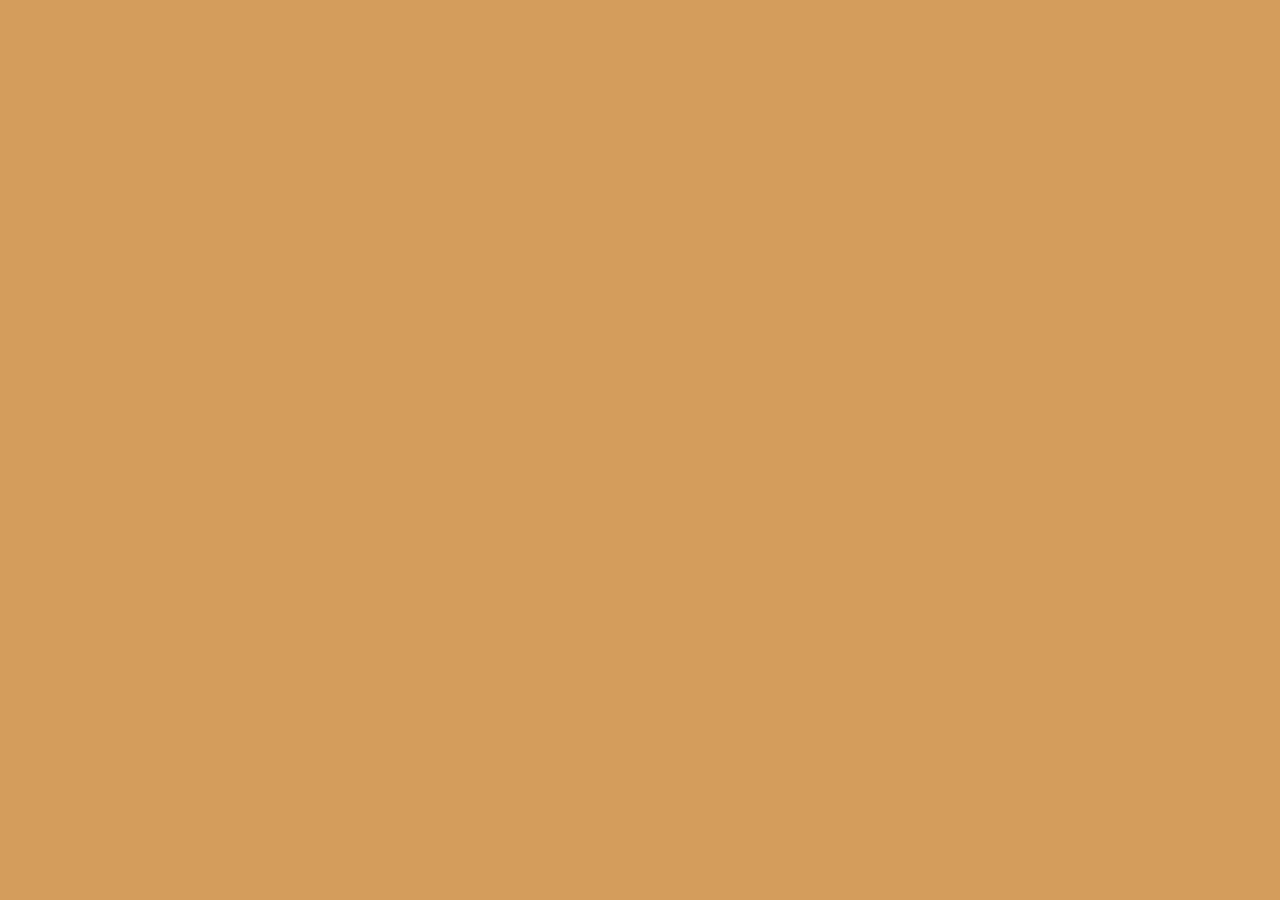
==== pages/show.html @ 10cf581e "Create pages" ====
<!DOCTYPE html>
<html lang="es">
<head>
    <meta charset="UTF-8">
    <meta name="viewport" content="width=device-width, initial-scale=1.0">
    <title>Egypt things </title>
    <link href="https://cdn.jsdelivr.net/npm/bootstrap@5.0.2/dist/css/bootstrap.min.css" rel="stylesheet"
        integrity="sha384-EVSTQN3/azprG1Anm3QDgpJLIm9Nao0Yz1ztcQTwFspd3yD65VohhpuuCOmLASjC" crossorigin="anonymous">
    <link rel="stylesheet" href="../pages/css/styleShow.css">
    <link
        href="https://fonts.googleapis.com/css2?family=Kanit:wght@900&family=Open+Sans:wght@300;400;700&family=Playfair+Display&family=Raleway:ital,wght@1,100&display=swap"
        rel="stylesheet">
</head>
<body>
    
    <section class="container-fluid">
    </section>






    <script src="https://cdn.jsdelivr.net/npm/bootstrap@5.0.2/dist/js/bootstrap.bundle.min.js"
        integrity="sha384-MrcW6ZMFYlzcLA8Nl+NtUVF0sA7MsXsP1UyJoMp4YLEuNSfAP+JcXn/tWtIaxVXM"
        crossorigin="anonymous"></script>
</body>
</html>
---- pages/css/styleShow.css ----
*{
    -webkit-box-sizing: border-box;
    -moz-box-sizing: border-box;
    box-sizing: border-box;
    scroll-behavior: smooth;
}

:root {
    --light: #eeb971;
    --dark: #d49d5c;
}

body {
    font-family: "Open Sans", sans-serif;
    background-color: var(--dark);
}

.container-fluid{
    
}
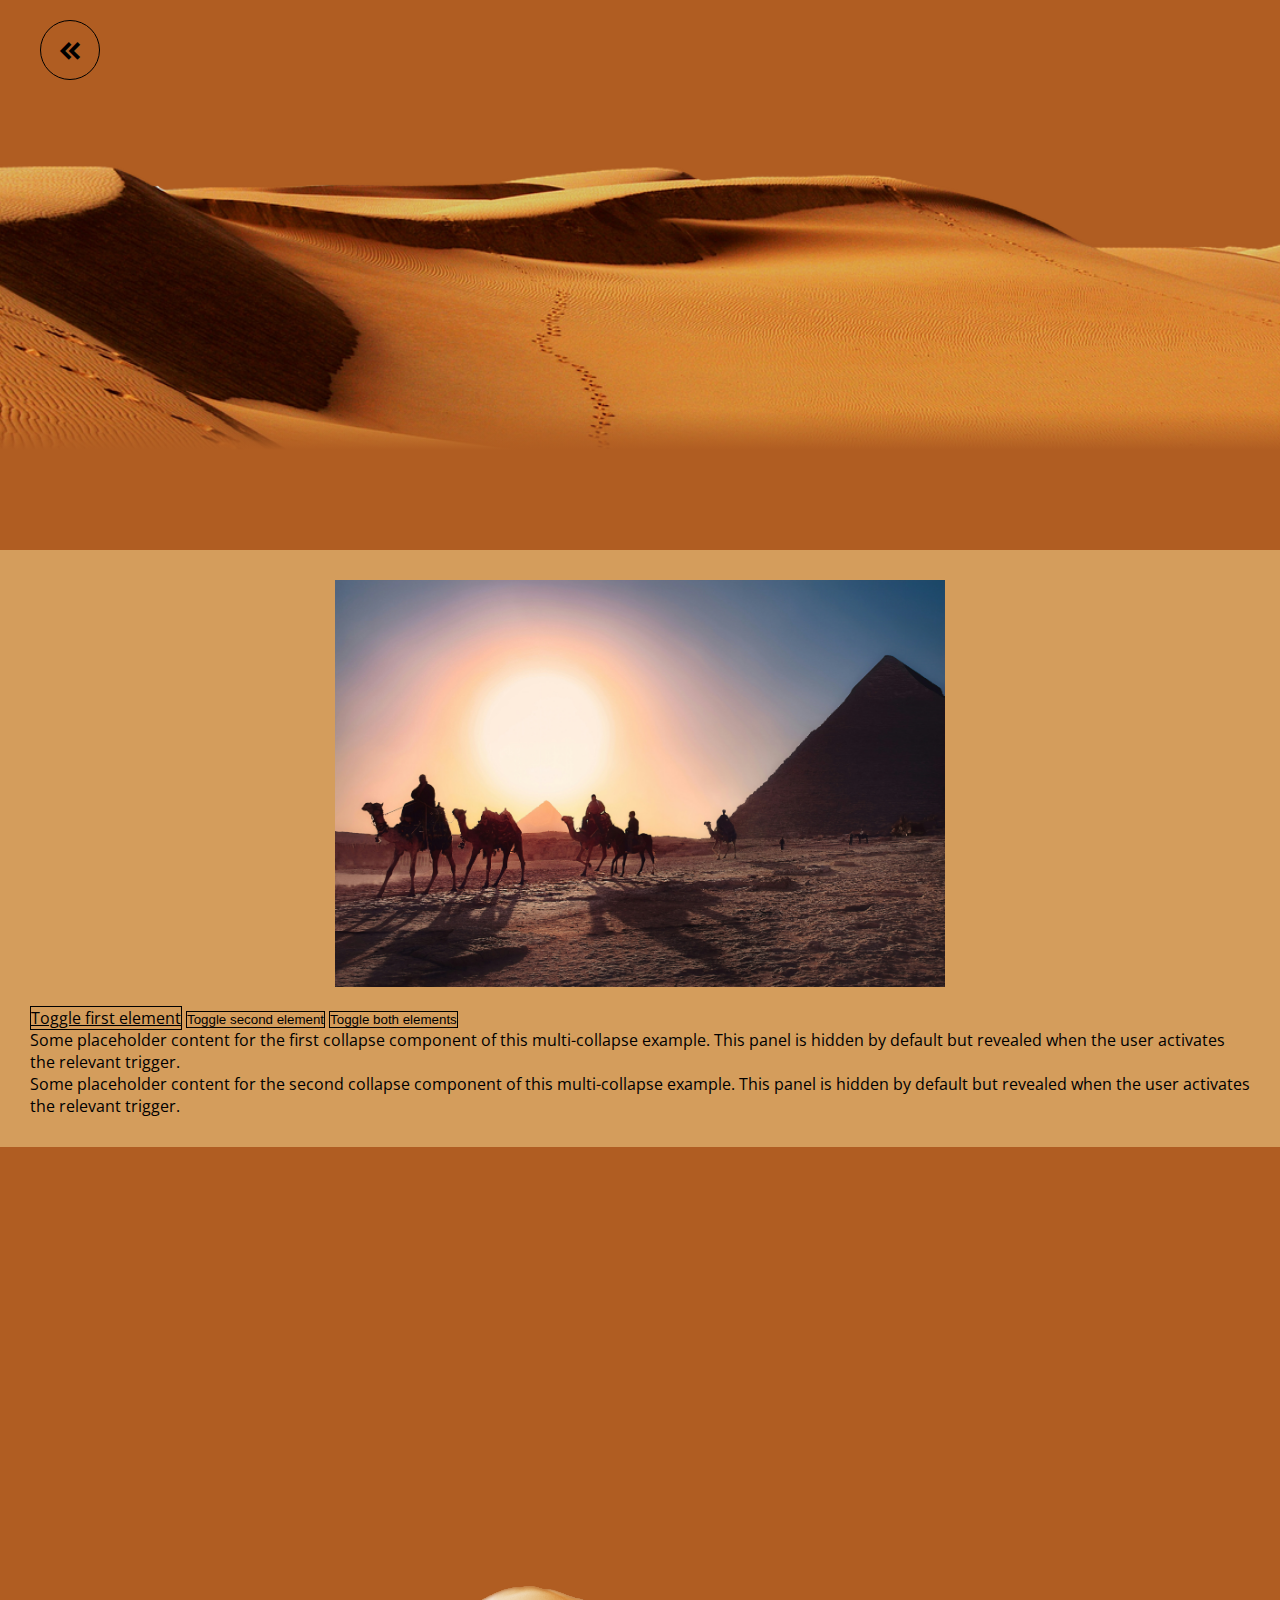
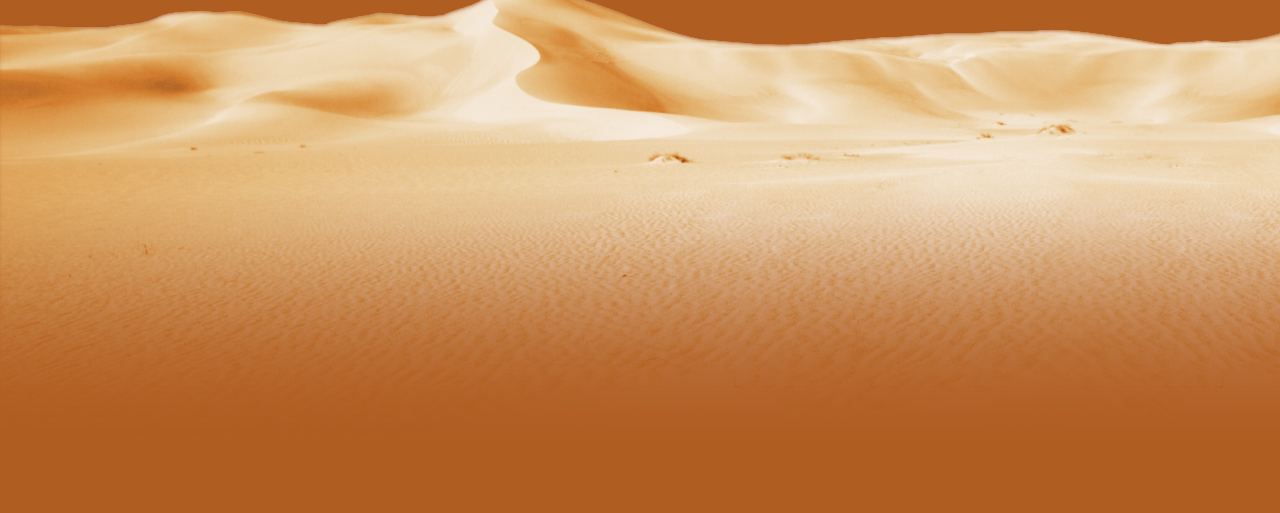
==== commit aef5a1e9: "Advance Pages" ====
--- a/pages/show.html
+++ b/pages/show.html
@@ -1,5 +1,6 @@
 <!DOCTYPE html>
 <html lang="es">
+
 <head>
     <meta charset="UTF-8">
     <meta name="viewport" content="width=device-width, initial-scale=1.0">
@@ -10,14 +11,60 @@
     <link
         href="https://fonts.googleapis.com/css2?family=Kanit:wght@900&family=Open+Sans:wght@300;400;700&family=Playfair+Display&family=Raleway:ital,wght@1,100&display=swap"
         rel="stylesheet">
+    <link href='https://unpkg.com/boxicons@2.1.4/css/boxicons.min.css' rel='stylesheet'>
 </head>
+
 <body>
-    
-    <section class="container-fluid">
-    </section>
 
+    <header>
+        <section class="container-header">
+            <a href="./" class="back">
+                <i class='bx bxs-chevrons-left'></i>
+            </a>
+        </section>
+    </header>
 
+    <main>
+        <section class="container-xxl cont-1">
+            <div class="cont-img">
+                <img src="img/1.jpg" alt="" class="img-things">
+            </div>
+            <p class="d-inline-flex gap-1">
+                <a class="btn btn-primary" data-bs-toggle="collapse" href="#multiCollapseExample1" role="button"
+                    aria-expanded="false" aria-controls="multiCollapseExample1">Toggle first element</a>
+                <button class="btn btn-primary" type="button" data-bs-toggle="collapse"
+                    data-bs-target="#multiCollapseExample2" aria-expanded="false"
+                    aria-controls="multiCollapseExample2">Toggle second element</button>
+                <button class="btn btn-primary" type="button" data-bs-toggle="collapse" data-bs-target=".multi-collapse"
+                    aria-expanded="false" aria-controls="multiCollapseExample1 multiCollapseExample2">Toggle both
+                    elements</button>
+            </p>
+            <div class="row">
+                <div class="col">
+                    <div class="collapse multi-collapse" id="multiCollapseExample1">
+                        <div class="card card-body">
+                            Some placeholder content for the first collapse component of this multi-collapse example.
+                            This
+                            panel is hidden by default but revealed when the user activates the relevant trigger.
+                        </div>
+                    </div>
+                </div>
+                <div class="col">
+                    <div class="collapse multi-collapse" id="multiCollapseExample2">
+                        <div class="card card-body">
+                            Some placeholder content for the second collapse component of this multi-collapse example.
+                            This
+                            panel is hidden by default but revealed when the user activates the relevant trigger.
+                        </div>
+                    </div>
+                </div>
+            </div>
+        </section>
+    </main>
 
+    <footer>
+        <img src="img/idea.png" alt="">
+    </footer>
 
 
 
@@ -25,4 +72,5 @@
         integrity="sha384-MrcW6ZMFYlzcLA8Nl+NtUVF0sA7MsXsP1UyJoMp4YLEuNSfAP+JcXn/tWtIaxVXM"
         crossorigin="anonymous"></script>
 </body>
+
 </html>--- a/pages/css/styleShow.css
+++ b/pages/css/styleShow.css
@@ -1,20 +1,128 @@
-*{
+* {
     -webkit-box-sizing: border-box;
     -moz-box-sizing: border-box;
     box-sizing: border-box;
     scroll-behavior: smooth;
+    margin: 0;
+    padding: 0;
 }
 
 :root {
     --light: #eeb971;
     --dark: #d49d5c;
+    --esp: rgb(176, 93, 34);
 }
 
 body {
     font-family: "Open Sans", sans-serif;
-    background-color: var(--dark);
+    background-color: var(--esp);
 }
 
-.container-fluid{
-    
-}+.container-fluid {
+    background: var(--dark);
+    padding: 30px;
+    margin: 30px auto;
+}
+
+.container-xxl{
+    background: var(--dark);
+    padding: 30px;
+    margin: 30px auto;
+}
+
+.cont-1{
+    margin-top: 100px;
+}
+
+.container-header {
+    padding: 20px;
+}
+
+header {
+    height: 50vh;
+    background-image: url(../img/wallpaper.webp);
+    background-repeat: no-repeat;
+    background-size: cover;
+    background-position: center;
+    background-attachment: fixed;
+    position: relative;
+}
+
+header::after {
+    content: "";
+    position: absolute;
+    bottom: 0;
+    left: 0;
+    width: 100%;
+    height: 40px;
+    z-index: 10;
+    background-image: linear-gradient(to bottom, rgba(238, 186, 113, 0), rgb(176, 93, 34));
+}
+
+
+header a {
+    margin: 10 auto;
+}
+
+.back {
+    color: #000;
+    display: inline-block;
+    margin-left: 20px;
+    border: 1px solid #000;
+    border-radius: 50%;
+    text-align: center;
+    width: 60px;
+    height: 60px;
+    z-index: 222;
+}
+
+.back i {
+    font-size: 30px;
+    line-height: 60px;
+}
+
+.back:hover {
+    color: var(--dark);
+    background: #000;
+    font-weight: bold;
+}
+
+.cont-img{
+    display: flex;
+    justify-content: center;
+}
+
+.img-things{
+    width: 50%;
+    height: 100%;
+    padding-bottom: 20px;
+    margin: auto 30px;
+}
+
+.btn-primary{
+    background: var(--dark);
+    color: #000;
+    border: 1px solid #000;
+}
+
+.btn-primary:hover {
+    color: var(--dark);
+    background: #000;
+    font-weight: bold;
+    box-shadow: 0 0 0 .25rem rgba(0, 0, 0, 0.5);
+    border-color: #000;
+}
+
+.btn-primary:focus {
+    color: var(--dark);
+    background-color: #000;
+    border-color: #000000;
+    box-shadow: 0 0 0 .25rem rgba(0, 0, 0, 0.5);
+}
+
+
+
+
+
+
+footer img {}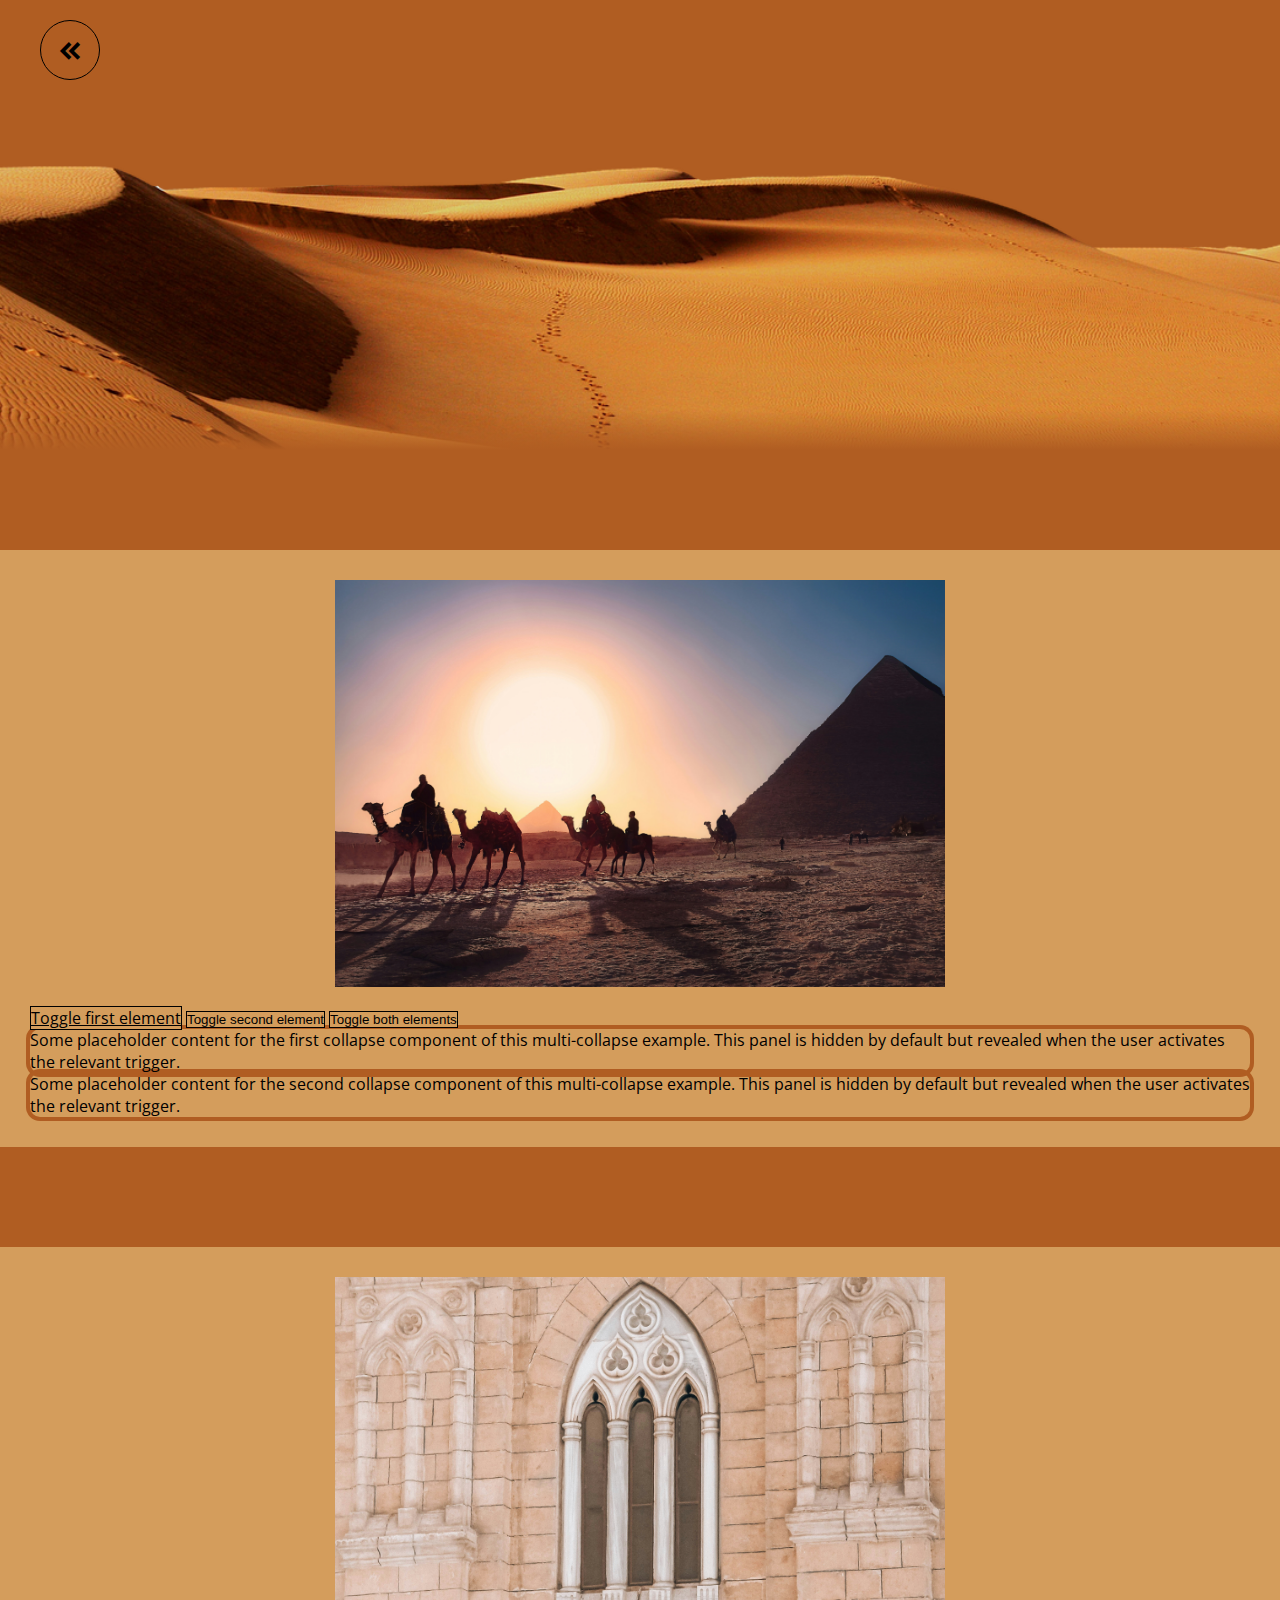
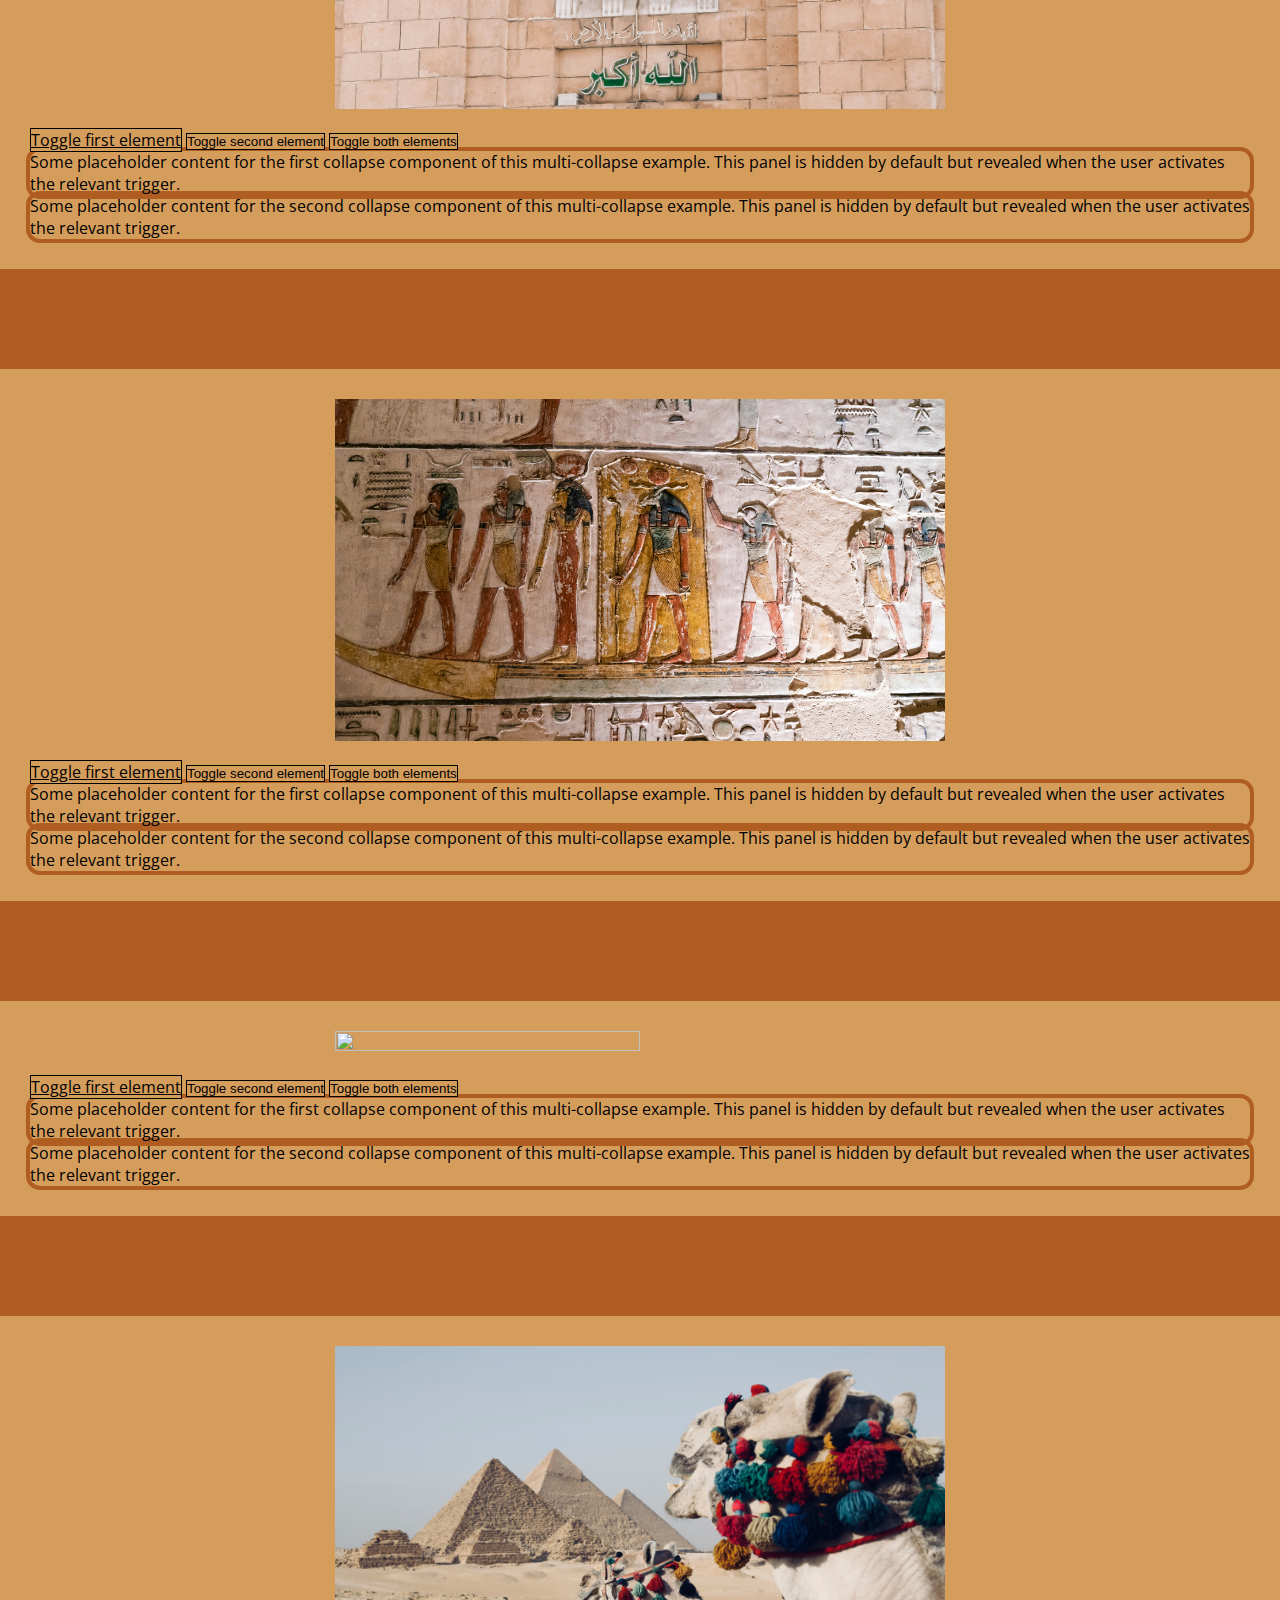
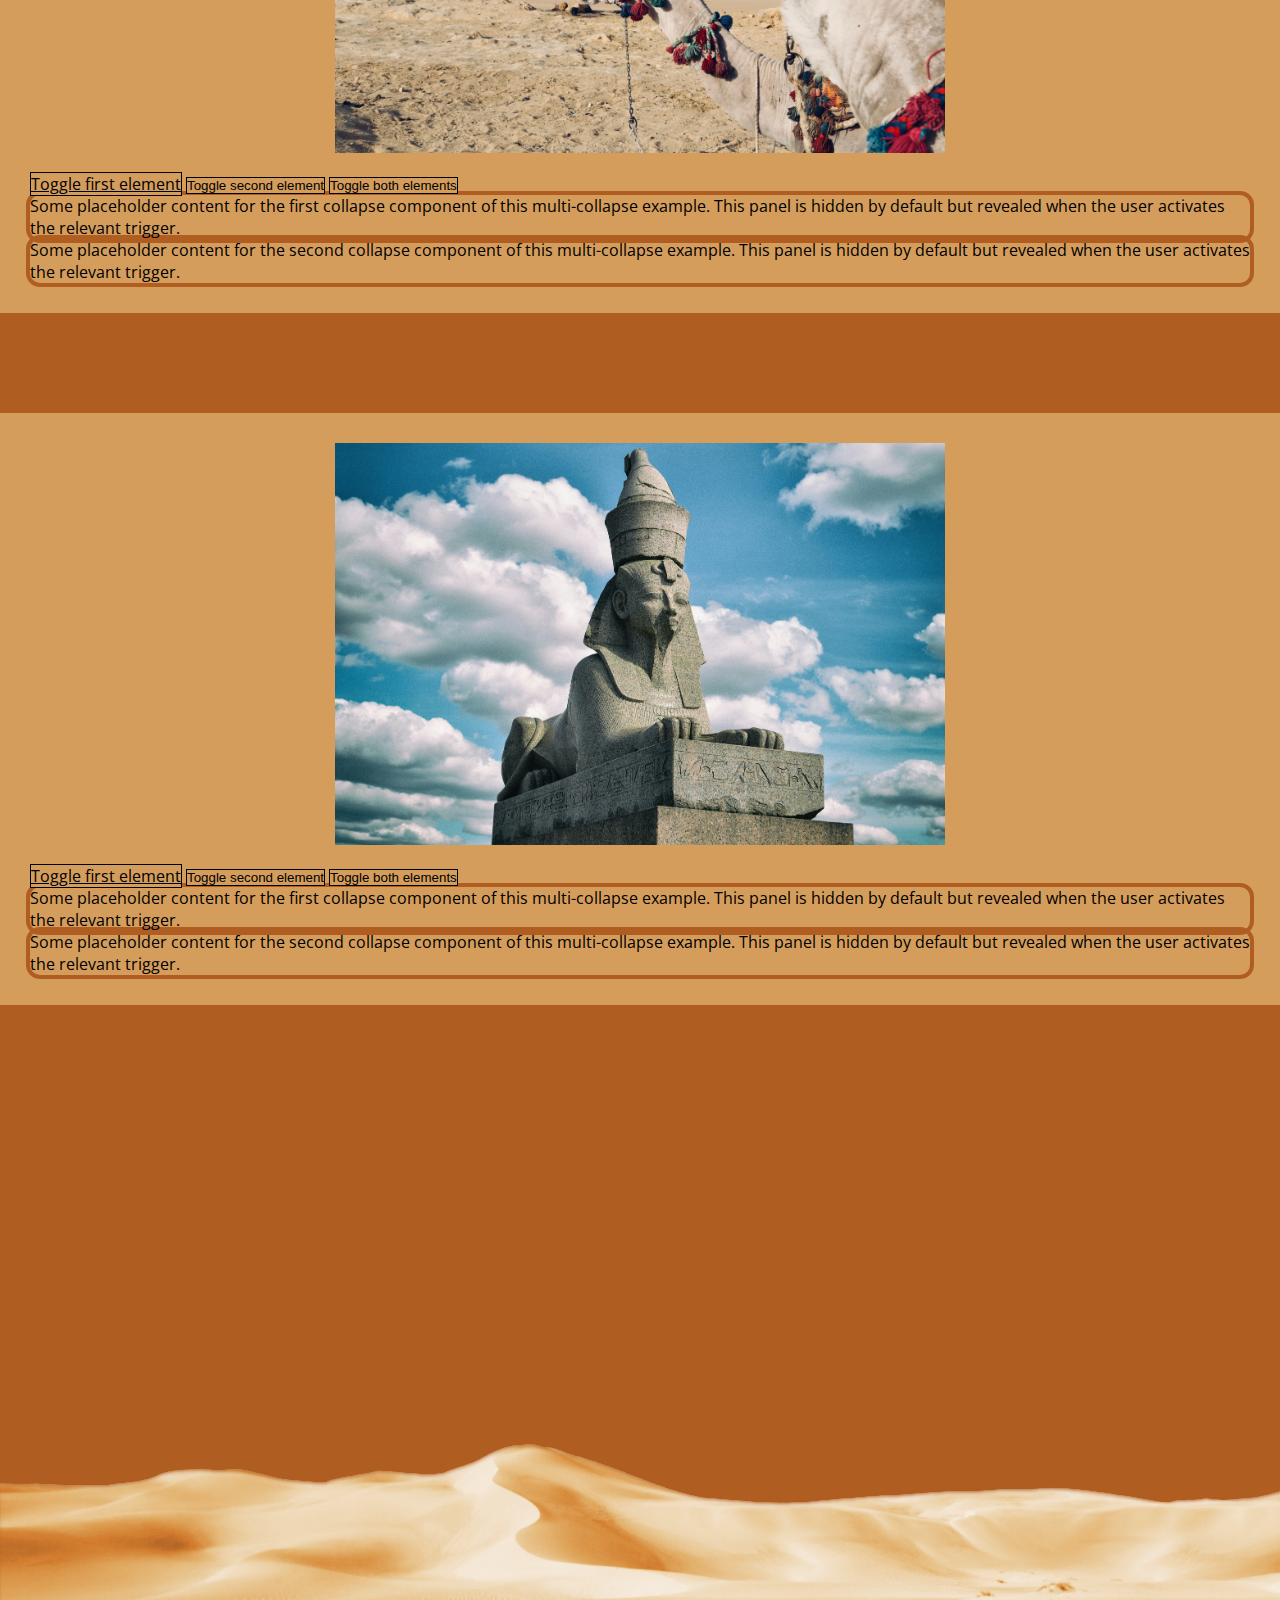
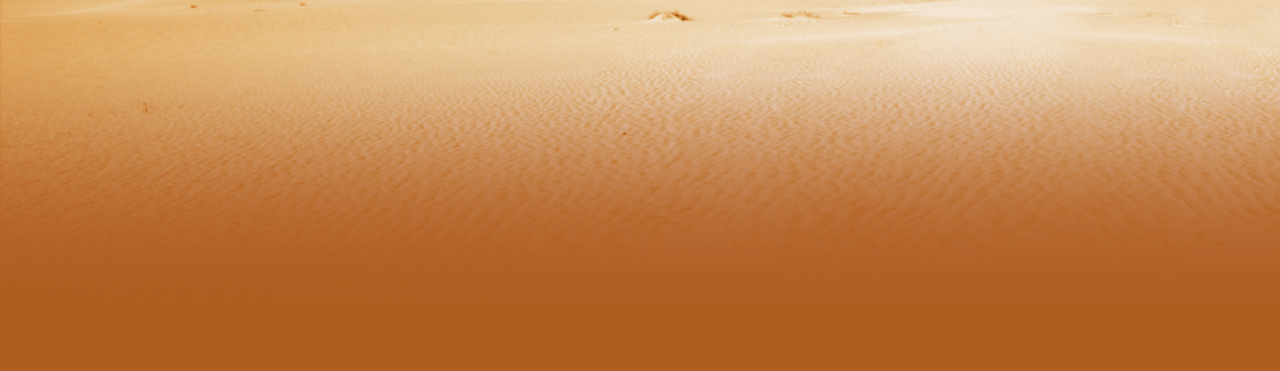
==== commit 0d86365a: "Advance Pages" ====
--- a/pages/show.html
+++ b/pages/show.html
@@ -60,6 +60,183 @@
                 </div>
             </div>
         </section>
+        <section class="container-xxl cont-1">
+            <div class="cont-img">
+                <img src="img/2.jpg" alt="" class="img-things">
+            </div>
+            <p class="d-inline-flex gap-1">
+                <a class="btn btn-primary" data-bs-toggle="collapse" href="#multiCollapseExample1" role="button"
+                    aria-expanded="false" aria-controls="multiCollapseExample1">Toggle first element</a>
+                <button class="btn btn-primary" type="button" data-bs-toggle="collapse"
+                    data-bs-target="#multiCollapseExample2" aria-expanded="false"
+                    aria-controls="multiCollapseExample2">Toggle second element</button>
+                <button class="btn btn-primary" type="button" data-bs-toggle="collapse" data-bs-target=".multi-collapse"
+                    aria-expanded="false" aria-controls="multiCollapseExample1 multiCollapseExample2">Toggle both
+                    elements</button>
+            </p>
+            <div class="row">
+                <div class="col">
+                    <div class="collapse multi-collapse" id="multiCollapseExample1">
+                        <div class="card card-body">
+                            Some placeholder content for the first collapse component of this multi-collapse example.
+                            This
+                            panel is hidden by default but revealed when the user activates the relevant trigger.
+                        </div>
+                    </div>
+                </div>
+                <div class="col">
+                    <div class="collapse multi-collapse" id="multiCollapseExample2">
+                        <div class="card card-body">
+                            Some placeholder content for the second collapse component of this multi-collapse example.
+                            This
+                            panel is hidden by default but revealed when the user activates the relevant trigger.
+                        </div>
+                    </div>
+                </div>
+            </div>
+        </section>
+        <section class="container-xxl cont-1">
+            <div class="cont-img">
+                <img src="img/3.jpg" alt="" class="img-things">
+            </div>
+            <p class="d-inline-flex gap-1">
+                <a class="btn btn-primary" data-bs-toggle="collapse" href="#multiCollapseExample1" role="button"
+                    aria-expanded="false" aria-controls="multiCollapseExample1">Toggle first element</a>
+                <button class="btn btn-primary" type="button" data-bs-toggle="collapse"
+                    data-bs-target="#multiCollapseExample2" aria-expanded="false"
+                    aria-controls="multiCollapseExample2">Toggle second element</button>
+                <button class="btn btn-primary" type="button" data-bs-toggle="collapse" data-bs-target=".multi-collapse"
+                    aria-expanded="false" aria-controls="multiCollapseExample1 multiCollapseExample2">Toggle both
+                    elements</button>
+            </p>
+            <div class="row">
+                <div class="col">
+                    <div class="collapse multi-collapse" id="multiCollapseExample1">
+                        <div class="card card-body">
+                            Some placeholder content for the first collapse component of this multi-collapse example.
+                            This
+                            panel is hidden by default but revealed when the user activates the relevant trigger.
+                        </div>
+                    </div>
+                </div>
+                <div class="col">
+                    <div class="collapse multi-collapse" id="multiCollapseExample2">
+                        <div class="card card-body">
+                            Some placeholder content for the second collapse component of this multi-collapse example.
+                            This
+                            panel is hidden by default but revealed when the user activates the relevant trigger.
+                        </div>
+                    </div>
+                </div>
+            </div>
+        </section>
+        <section class="container-xxl cont-1">
+            <div class="cont-img">
+                <img src="img/4.jpg" alt="" class="img-things">
+            </div>
+            <p class="d-inline-flex gap-1">
+                <a class="btn btn-primary" data-bs-toggle="collapse" href="#multiCollapseExample1" role="button"
+                    aria-expanded="false" aria-controls="multiCollapseExample1">Toggle first element</a>
+                <button class="btn btn-primary" type="button" data-bs-toggle="collapse"
+                    data-bs-target="#multiCollapseExample2" aria-expanded="false"
+                    aria-controls="multiCollapseExample2">Toggle second element</button>
+                <button class="btn btn-primary" type="button" data-bs-toggle="collapse" data-bs-target=".multi-collapse"
+                    aria-expanded="false" aria-controls="multiCollapseExample1 multiCollapseExample2">Toggle both
+                    elements</button>
+            </p>
+            <div class="row">
+                <div class="col">
+                    <div class="collapse multi-collapse" id="multiCollapseExample1">
+                        <div class="card card-body">
+                            Some placeholder content for the first collapse component of this multi-collapse example.
+                            This
+                            panel is hidden by default but revealed when the user activates the relevant trigger.
+                        </div>
+                    </div>
+                </div>
+                <div class="col">
+                    <div class="collapse multi-collapse" id="multiCollapseExample2">
+                        <div class="card card-body">
+                            Some placeholder content for the second collapse component of this multi-collapse example.
+                            This
+                            panel is hidden by default but revealed when the user activates the relevant trigger.
+                        </div>
+                    </div>
+                </div>
+            </div>
+        </section>
+        <section class="container-xxl cont-1">
+            <div class="cont-img">
+                <img src="img/5.jpg" alt="" class="img-things">
+            </div>
+            <p class="d-inline-flex gap-1">
+                <a class="btn btn-primary" data-bs-toggle="collapse" href="#multiCollapseExample1" role="button"
+                    aria-expanded="false" aria-controls="multiCollapseExample1">Toggle first element</a>
+                <button class="btn btn-primary" type="button" data-bs-toggle="collapse"
+                    data-bs-target="#multiCollapseExample2" aria-expanded="false"
+                    aria-controls="multiCollapseExample2">Toggle second element</button>
+                <button class="btn btn-primary" type="button" data-bs-toggle="collapse" data-bs-target=".multi-collapse"
+                    aria-expanded="false" aria-controls="multiCollapseExample1 multiCollapseExample2">Toggle both
+                    elements</button>
+            </p>
+            <div class="row">
+                <div class="col">
+                    <div class="collapse multi-collapse" id="multiCollapseExample1">
+                        <div class="card card-body">
+                            Some placeholder content for the first collapse component of this multi-collapse example.
+                            This
+                            panel is hidden by default but revealed when the user activates the relevant trigger.
+                        </div>
+                    </div>
+                </div>
+                <div class="col">
+                    <div class="collapse multi-collapse" id="multiCollapseExample2">
+                        <div class="card card-body">
+                            Some placeholder content for the second collapse component of this multi-collapse example.
+                            This
+                            panel is hidden by default but revealed when the user activates the relevant trigger.
+                        </div>
+                    </div>
+                </div>
+            </div>
+        </section>
+        <section class="container-xxl cont-1">
+            <div class="cont-img">
+                <img src="img/6.jpg" alt="" class="img-things">
+            </div>
+            <p class="d-inline-flex gap-1">
+                <a class="btn btn-primary" data-bs-toggle="collapse" href="#multiCollapseExample1" role="button"
+                    aria-expanded="false" aria-controls="multiCollapseExample1">Toggle first element</a>
+                <button class="btn btn-primary" type="button" data-bs-toggle="collapse"
+                    data-bs-target="#multiCollapseExample2" aria-expanded="false"
+                    aria-controls="multiCollapseExample2">Toggle second element</button>
+                <button class="btn btn-primary" type="button" data-bs-toggle="collapse" data-bs-target=".multi-collapse"
+                    aria-expanded="false" aria-controls="multiCollapseExample1 multiCollapseExample2">Toggle both
+                    elements</button>
+            </p>
+            <div class="row">
+                <div class="col">
+                    <div class="collapse multi-collapse" id="multiCollapseExample1">
+                        <div class="card card-body">
+                            Some placeholder content for the first collapse component of this multi-collapse example.
+                            This
+                            panel is hidden by default but revealed when the user activates the relevant trigger.
+                        </div>
+                    </div>
+                </div>
+                <div class="col">
+                    <div class="collapse multi-collapse" id="multiCollapseExample2">
+                        <div class="card card-body">
+                            Some placeholder content for the second collapse component of this multi-collapse example.
+                            This
+                            panel is hidden by default but revealed when the user activates the relevant trigger.
+                        </div>
+                    </div>
+                </div>
+            </div>
+        </section>
+        
+
     </main>
 
     <footer>
--- a/pages/css/styleShow.css
+++ b/pages/css/styleShow.css
@@ -16,6 +16,10 @@
 body {
     font-family: "Open Sans", sans-serif;
     background-color: var(--esp);
+}
+
+section{
+    margin:0;
 }
 
 .container-fluid {
@@ -120,6 +124,16 @@
     box-shadow: 0 0 0 .25rem rgba(0, 0, 0, 0.5);
 }
 
+.btn-check:active+.btn-primary, .btn-check:checked+.btn-primary, .btn-primary.active, .btn-primary:active, .show>.btn-primary.dropdown-toggle {
+    color: var(--dark);
+    background-color: #000;
+    border-color: #000;
+}
+
+.collapse{
+    box-shadow: 0 0 0 .25rem var(--esp);
+    border-radius: 10px;
+}
 
 
 
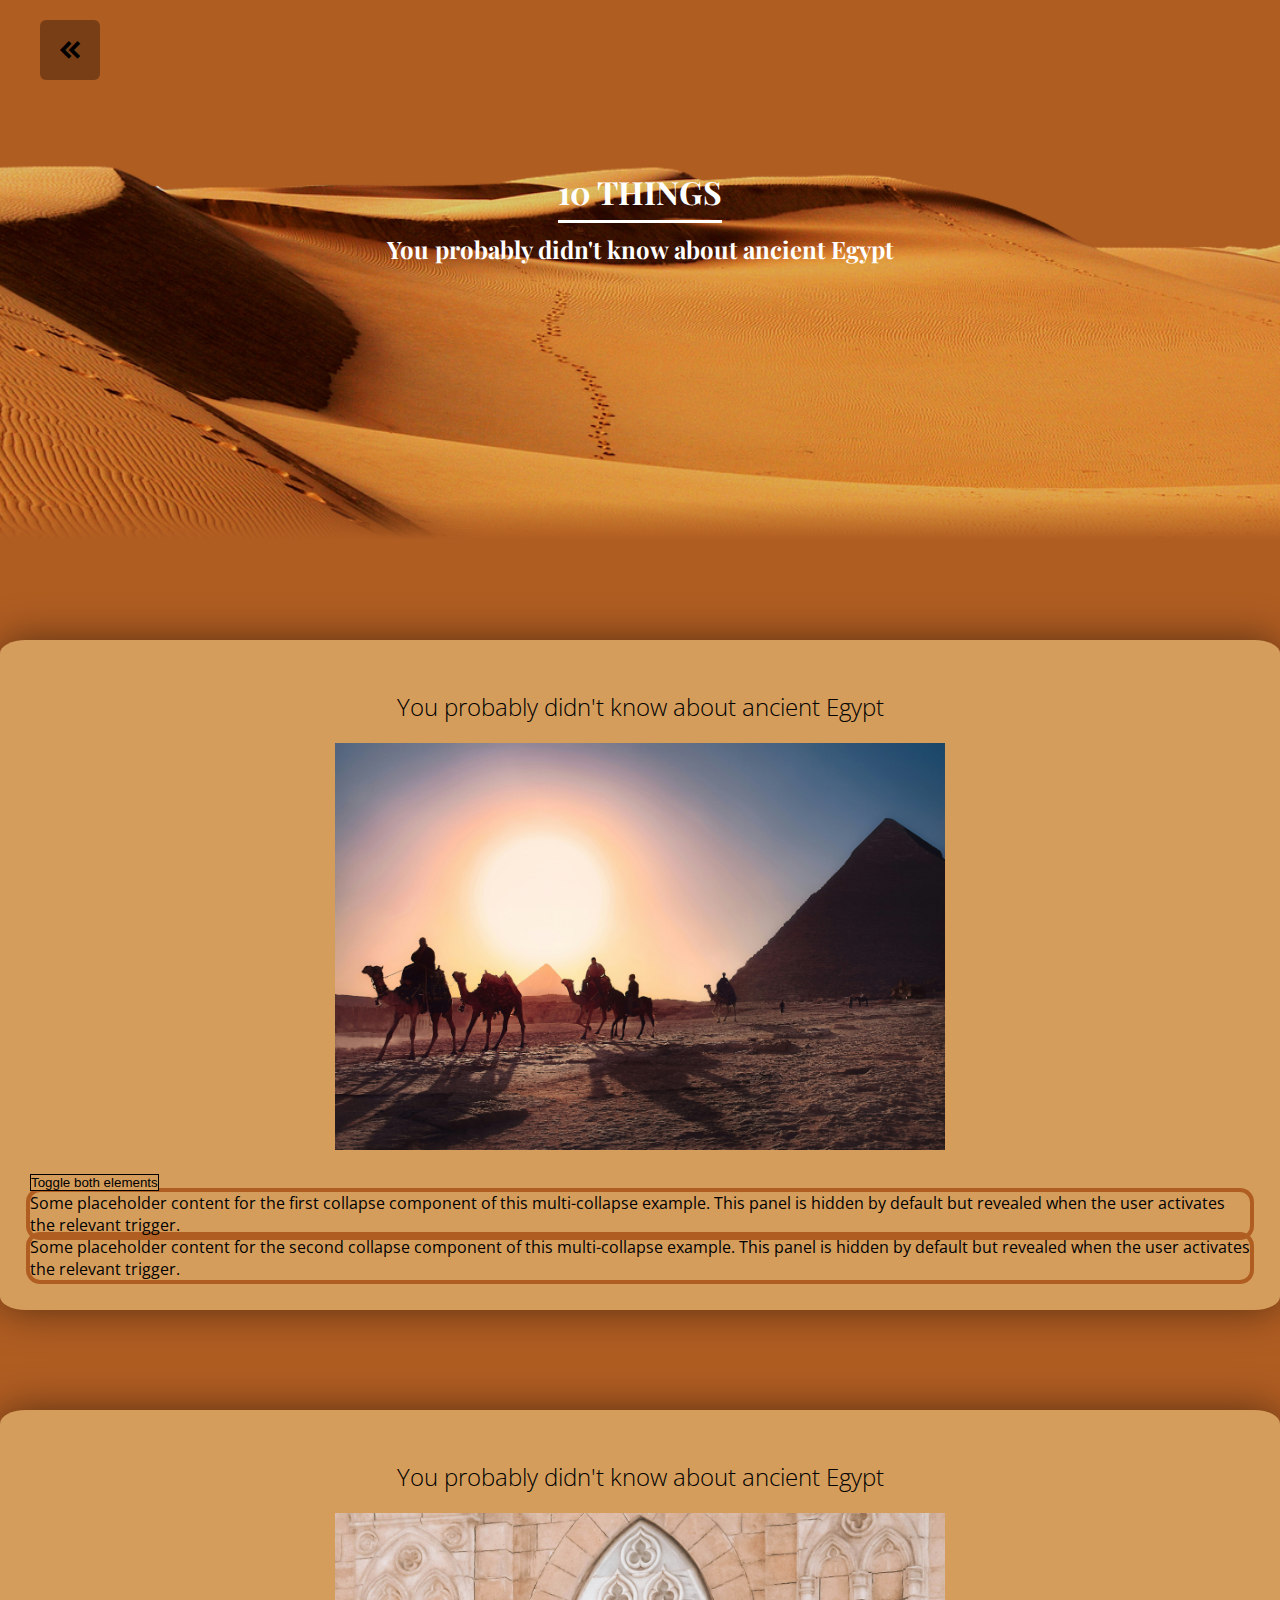
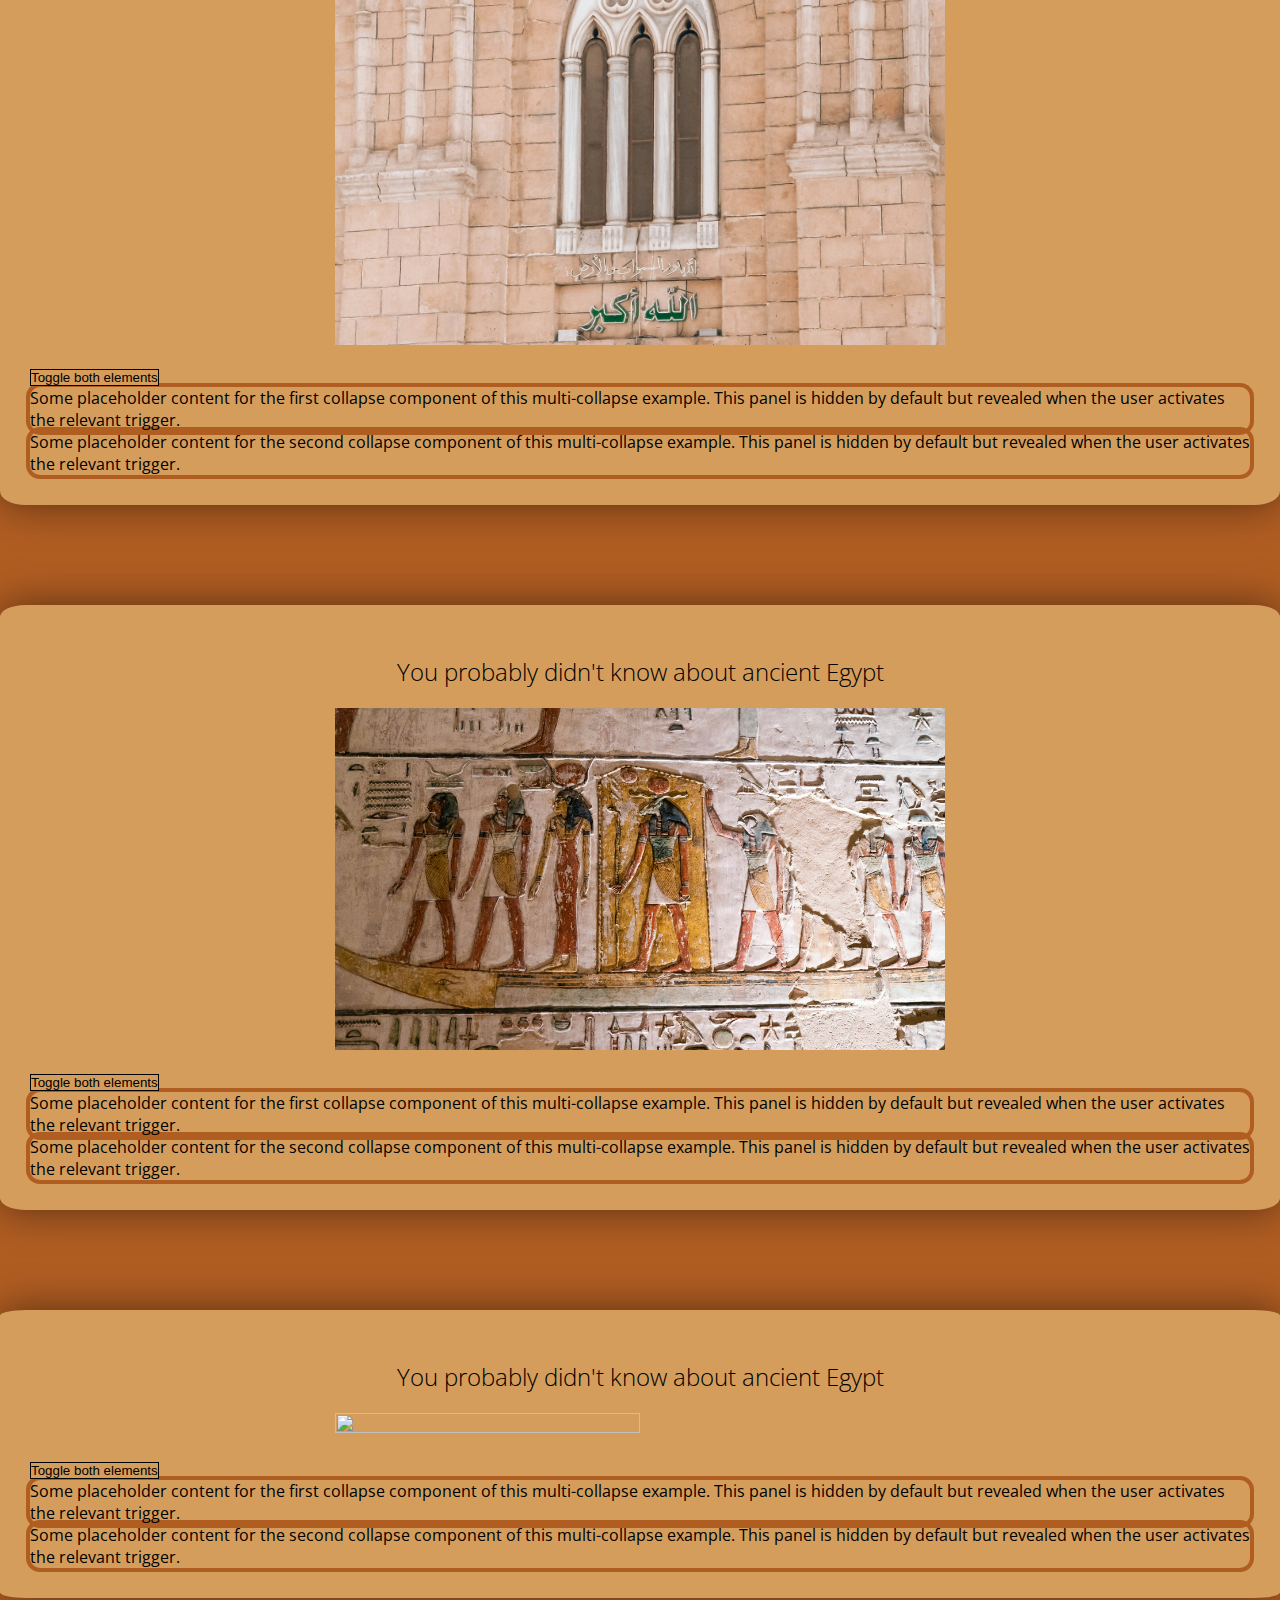
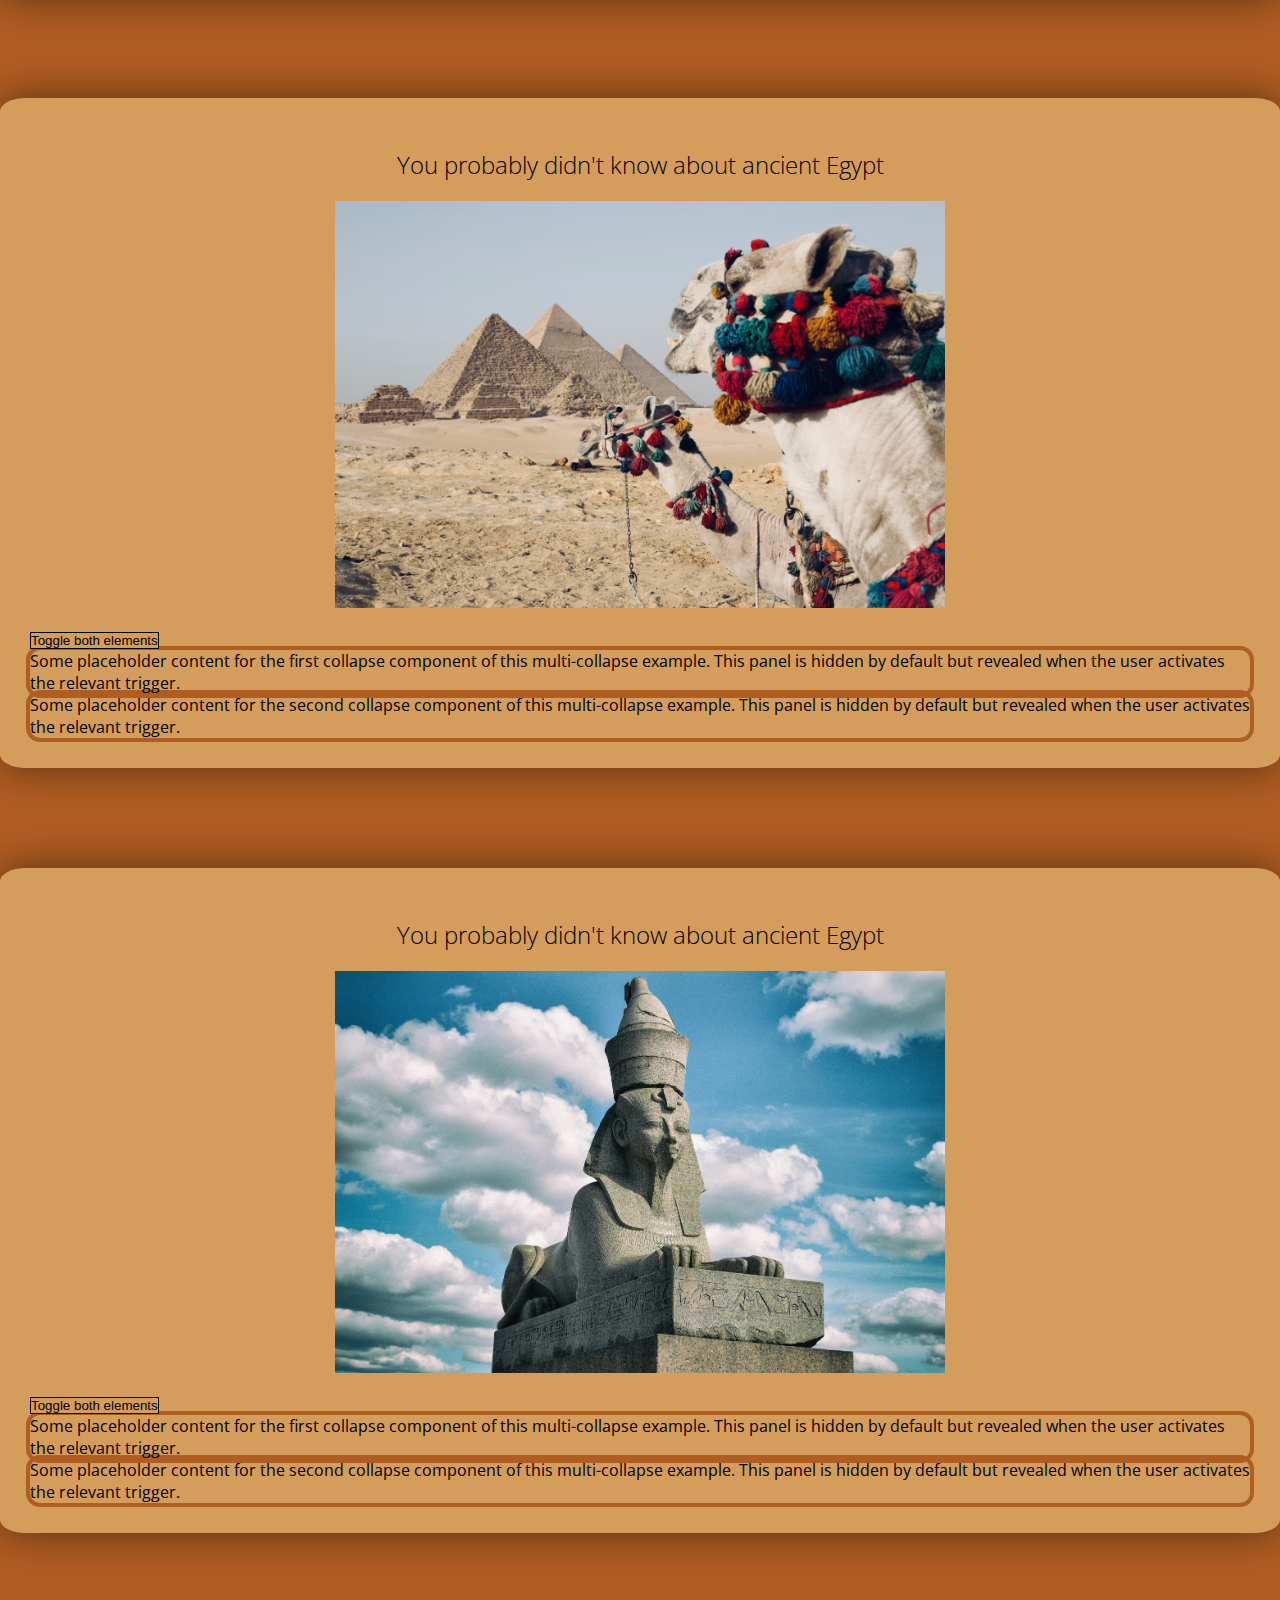
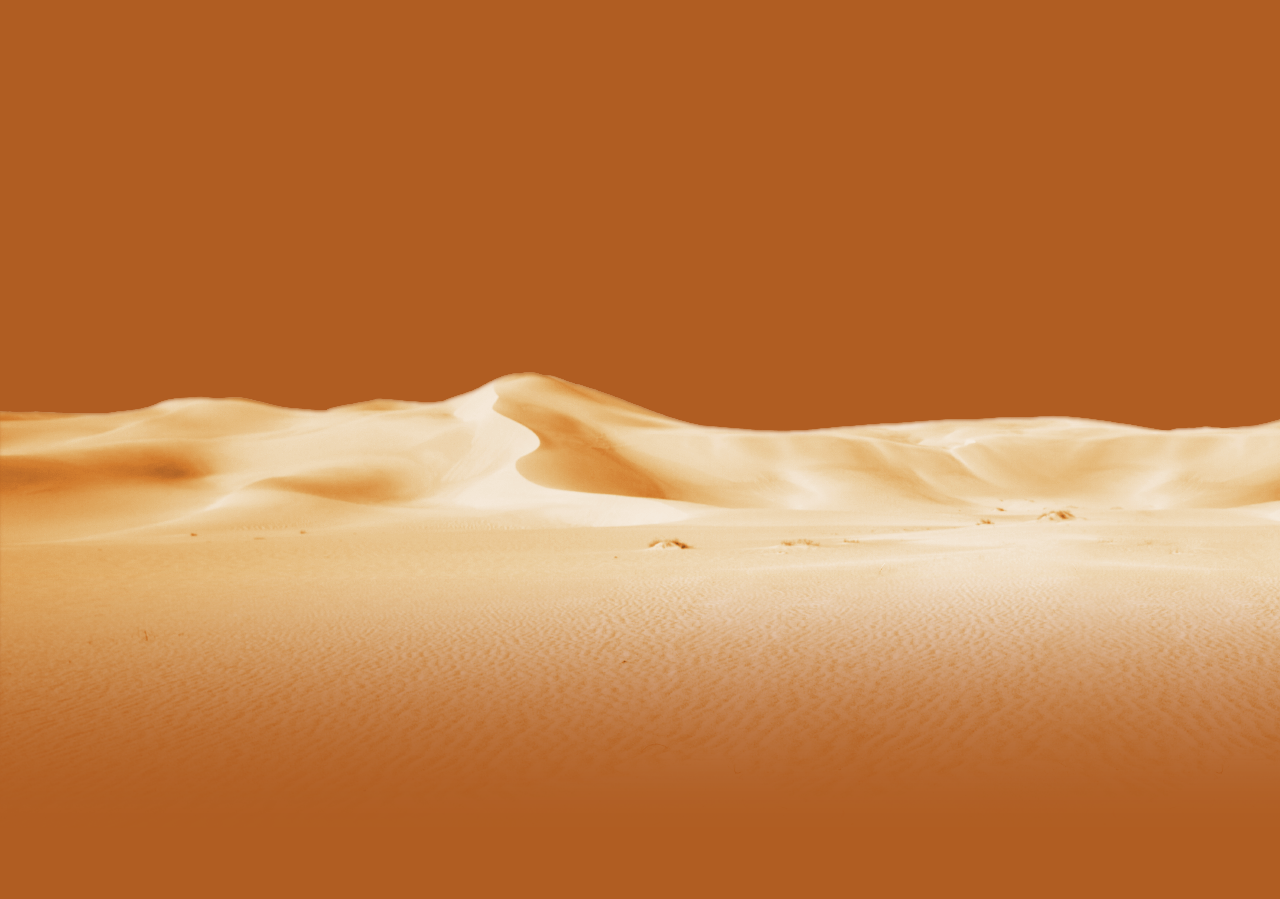
==== commit c63eab50: "Advance Pages" ====
--- a/pages/show.html
+++ b/pages/show.html
@@ -17,225 +17,218 @@
 <body>
 
     <header>
-        <section class="container-header">
-            <a href="./" class="back">
+        <div class="container-header">
+            <a href="file:///C:/Users/sandr/OneDrive/Escritorio/Programaci%C3%B3n/WebSite%20Egypt/index.html" class="back">
                 <i class='bx bxs-chevrons-left'></i>
             </a>
-        </section>
+
+            <div class="head">
+                <h1>10 THINGS</h1>
+                <h2>You probably didn't know about ancient Egypt</h2>
+            </div>
+        </div>
     </header>
 
     <main>
         <section class="container-xxl cont-1">
+            <div class="cont-titles">
+                <h2>You probably didn't know about ancient Egypt</h2>
+            </div>
             <div class="cont-img">
                 <img src="img/1.jpg" alt="" class="img-things">
             </div>
             <p class="d-inline-flex gap-1">
-                <a class="btn btn-primary" data-bs-toggle="collapse" href="#multiCollapseExample1" role="button"
-                    aria-expanded="false" aria-controls="multiCollapseExample1">Toggle first element</a>
-                <button class="btn btn-primary" type="button" data-bs-toggle="collapse"
-                    data-bs-target="#multiCollapseExample2" aria-expanded="false"
-                    aria-controls="multiCollapseExample2">Toggle second element</button>
-                <button class="btn btn-primary" type="button" data-bs-toggle="collapse" data-bs-target=".multi-collapse"
-                    aria-expanded="false" aria-controls="multiCollapseExample1 multiCollapseExample2">Toggle both
-                    elements</button>
-            </p>
-            <div class="row">
-                <div class="col">
-                    <div class="collapse multi-collapse" id="multiCollapseExample1">
-                        <div class="card card-body">
-                            Some placeholder content for the first collapse component of this multi-collapse example.
-                            This
-                            panel is hidden by default but revealed when the user activates the relevant trigger.
-                        </div>
-                    </div>
-                </div>
-                <div class="col">
-                    <div class="collapse multi-collapse" id="multiCollapseExample2">
-                        <div class="card card-body">
-                            Some placeholder content for the second collapse component of this multi-collapse example.
-                            This
-                            panel is hidden by default but revealed when the user activates the relevant trigger.
-                        </div>
-                    </div>
-                </div>
-            </div>
-        </section>
-        <section class="container-xxl cont-1">
+                <button class="btn btn-primary" type="button" data-bs-toggle="collapse" data-bs-target=".multi-collapse"
+                    aria-expanded="false" aria-controls="multiCollapseExample1 multiCollapseExample2">Toggle both
+                    elements</button>
+            </p>
+            <div class="row">
+                <div class="col">
+                    <div class="collapse multi-collapse" id="multiCollapseExample1">
+                        <div class="card card-body">
+                            Some placeholder content for the first collapse component of this multi-collapse example.
+                            This
+                            panel is hidden by default but revealed when the user activates the relevant trigger.
+                        </div>
+                    </div>
+                </div>
+                <div class="col">
+                    <div class="collapse multi-collapse" id="multiCollapseExample2">
+                        <div class="card card-body">
+                            Some placeholder content for the second collapse component of this multi-collapse example.
+                            This
+                            panel is hidden by default but revealed when the user activates the relevant trigger.
+                        </div>
+                    </div>
+                </div>
+            </div>
+        </section>
+        <section class="container-xxl cont-1">
+            <div class="cont-titles">
+                <h2>You probably didn't know about ancient Egypt</h2>
+            </div>
             <div class="cont-img">
                 <img src="img/2.jpg" alt="" class="img-things">
             </div>
             <p class="d-inline-flex gap-1">
-                <a class="btn btn-primary" data-bs-toggle="collapse" href="#multiCollapseExample1" role="button"
-                    aria-expanded="false" aria-controls="multiCollapseExample1">Toggle first element</a>
-                <button class="btn btn-primary" type="button" data-bs-toggle="collapse"
-                    data-bs-target="#multiCollapseExample2" aria-expanded="false"
-                    aria-controls="multiCollapseExample2">Toggle second element</button>
-                <button class="btn btn-primary" type="button" data-bs-toggle="collapse" data-bs-target=".multi-collapse"
-                    aria-expanded="false" aria-controls="multiCollapseExample1 multiCollapseExample2">Toggle both
-                    elements</button>
-            </p>
-            <div class="row">
-                <div class="col">
-                    <div class="collapse multi-collapse" id="multiCollapseExample1">
-                        <div class="card card-body">
-                            Some placeholder content for the first collapse component of this multi-collapse example.
-                            This
-                            panel is hidden by default but revealed when the user activates the relevant trigger.
-                        </div>
-                    </div>
-                </div>
-                <div class="col">
-                    <div class="collapse multi-collapse" id="multiCollapseExample2">
-                        <div class="card card-body">
-                            Some placeholder content for the second collapse component of this multi-collapse example.
-                            This
-                            panel is hidden by default but revealed when the user activates the relevant trigger.
-                        </div>
-                    </div>
-                </div>
-            </div>
-        </section>
-        <section class="container-xxl cont-1">
+                <button class="btn btn-primary" type="button" data-bs-toggle="collapse" data-bs-target=".multi-collapse"
+                    aria-expanded="false" aria-controls="multiCollapseExample1 multiCollapseExample2">Toggle both
+                    elements</button>
+            </p>
+            <div class="row">
+                <div class="col">
+                    <div class="collapse multi-collapse" id="multiCollapseExample1">
+                        <div class="card card-body">
+                            Some placeholder content for the first collapse component of this multi-collapse example.
+                            This
+                            panel is hidden by default but revealed when the user activates the relevant trigger.
+                        </div>
+                    </div>
+                </div>
+                <div class="col">
+                    <div class="collapse multi-collapse" id="multiCollapseExample2">
+                        <div class="card card-body">
+                            Some placeholder content for the second collapse component of this multi-collapse example.
+                            This
+                            panel is hidden by default but revealed when the user activates the relevant trigger.
+                        </div>
+                    </div>
+                </div>
+            </div>
+        </section>
+        <section class="container-xxl cont-1">
+            <div class="cont-titles">
+                <h2>You probably didn't know about ancient Egypt</h2>
+            </div>
             <div class="cont-img">
                 <img src="img/3.jpg" alt="" class="img-things">
             </div>
             <p class="d-inline-flex gap-1">
-                <a class="btn btn-primary" data-bs-toggle="collapse" href="#multiCollapseExample1" role="button"
-                    aria-expanded="false" aria-controls="multiCollapseExample1">Toggle first element</a>
-                <button class="btn btn-primary" type="button" data-bs-toggle="collapse"
-                    data-bs-target="#multiCollapseExample2" aria-expanded="false"
-                    aria-controls="multiCollapseExample2">Toggle second element</button>
-                <button class="btn btn-primary" type="button" data-bs-toggle="collapse" data-bs-target=".multi-collapse"
-                    aria-expanded="false" aria-controls="multiCollapseExample1 multiCollapseExample2">Toggle both
-                    elements</button>
-            </p>
-            <div class="row">
-                <div class="col">
-                    <div class="collapse multi-collapse" id="multiCollapseExample1">
-                        <div class="card card-body">
-                            Some placeholder content for the first collapse component of this multi-collapse example.
-                            This
-                            panel is hidden by default but revealed when the user activates the relevant trigger.
-                        </div>
-                    </div>
-                </div>
-                <div class="col">
-                    <div class="collapse multi-collapse" id="multiCollapseExample2">
-                        <div class="card card-body">
-                            Some placeholder content for the second collapse component of this multi-collapse example.
-                            This
-                            panel is hidden by default but revealed when the user activates the relevant trigger.
-                        </div>
-                    </div>
-                </div>
-            </div>
-        </section>
-        <section class="container-xxl cont-1">
+                <button class="btn btn-primary" type="button" data-bs-toggle="collapse" data-bs-target=".multi-collapse"
+                    aria-expanded="false" aria-controls="multiCollapseExample1 multiCollapseExample2">Toggle both
+                    elements</button>
+            </p>
+            <div class="row">
+                <div class="col">
+                    <div class="collapse multi-collapse" id="multiCollapseExample1">
+                        <div class="card card-body">
+                            Some placeholder content for the first collapse component of this multi-collapse example.
+                            This
+                            panel is hidden by default but revealed when the user activates the relevant trigger.
+                        </div>
+                    </div>
+                </div>
+                <div class="col">
+                    <div class="collapse multi-collapse" id="multiCollapseExample2">
+                        <div class="card card-body">
+                            Some placeholder content for the second collapse component of this multi-collapse example.
+                            This
+                            panel is hidden by default but revealed when the user activates the relevant trigger.
+                        </div>
+                    </div>
+                </div>
+            </div>
+        </section>
+        <section class="container-xxl cont-1">
+            <div class="cont-titles">
+                <h2>You probably didn't know about ancient Egypt</h2>
+            </div>
             <div class="cont-img">
                 <img src="img/4.jpg" alt="" class="img-things">
             </div>
             <p class="d-inline-flex gap-1">
-                <a class="btn btn-primary" data-bs-toggle="collapse" href="#multiCollapseExample1" role="button"
-                    aria-expanded="false" aria-controls="multiCollapseExample1">Toggle first element</a>
-                <button class="btn btn-primary" type="button" data-bs-toggle="collapse"
-                    data-bs-target="#multiCollapseExample2" aria-expanded="false"
-                    aria-controls="multiCollapseExample2">Toggle second element</button>
-                <button class="btn btn-primary" type="button" data-bs-toggle="collapse" data-bs-target=".multi-collapse"
-                    aria-expanded="false" aria-controls="multiCollapseExample1 multiCollapseExample2">Toggle both
-                    elements</button>
-            </p>
-            <div class="row">
-                <div class="col">
-                    <div class="collapse multi-collapse" id="multiCollapseExample1">
-                        <div class="card card-body">
-                            Some placeholder content for the first collapse component of this multi-collapse example.
-                            This
-                            panel is hidden by default but revealed when the user activates the relevant trigger.
-                        </div>
-                    </div>
-                </div>
-                <div class="col">
-                    <div class="collapse multi-collapse" id="multiCollapseExample2">
-                        <div class="card card-body">
-                            Some placeholder content for the second collapse component of this multi-collapse example.
-                            This
-                            panel is hidden by default but revealed when the user activates the relevant trigger.
-                        </div>
-                    </div>
-                </div>
-            </div>
-        </section>
-        <section class="container-xxl cont-1">
+                <button class="btn btn-primary" type="button" data-bs-toggle="collapse" data-bs-target=".multi-collapse"
+                    aria-expanded="false" aria-controls="multiCollapseExample1 multiCollapseExample2">Toggle both
+                    elements</button>
+            </p>
+            <div class="row">
+                <div class="col">
+                    <div class="collapse multi-collapse" id="multiCollapseExample1">
+                        <div class="card card-body">
+                            Some placeholder content for the first collapse component of this multi-collapse example.
+                            This
+                            panel is hidden by default but revealed when the user activates the relevant trigger.
+                        </div>
+                    </div>
+                </div>
+                <div class="col">
+                    <div class="collapse multi-collapse" id="multiCollapseExample2">
+                        <div class="card card-body">
+                            Some placeholder content for the second collapse component of this multi-collapse example.
+                            This
+                            panel is hidden by default but revealed when the user activates the relevant trigger.
+                        </div>
+                    </div>
+                </div>
+            </div>
+        </section>
+        <section class="container-xxl cont-1">
+            <div class="cont-titles">
+                <h2>You probably didn't know about ancient Egypt</h2>
+            </div>
             <div class="cont-img">
                 <img src="img/5.jpg" alt="" class="img-things">
             </div>
             <p class="d-inline-flex gap-1">
-                <a class="btn btn-primary" data-bs-toggle="collapse" href="#multiCollapseExample1" role="button"
-                    aria-expanded="false" aria-controls="multiCollapseExample1">Toggle first element</a>
-                <button class="btn btn-primary" type="button" data-bs-toggle="collapse"
-                    data-bs-target="#multiCollapseExample2" aria-expanded="false"
-                    aria-controls="multiCollapseExample2">Toggle second element</button>
-                <button class="btn btn-primary" type="button" data-bs-toggle="collapse" data-bs-target=".multi-collapse"
-                    aria-expanded="false" aria-controls="multiCollapseExample1 multiCollapseExample2">Toggle both
-                    elements</button>
-            </p>
-            <div class="row">
-                <div class="col">
-                    <div class="collapse multi-collapse" id="multiCollapseExample1">
-                        <div class="card card-body">
-                            Some placeholder content for the first collapse component of this multi-collapse example.
-                            This
-                            panel is hidden by default but revealed when the user activates the relevant trigger.
-                        </div>
-                    </div>
-                </div>
-                <div class="col">
-                    <div class="collapse multi-collapse" id="multiCollapseExample2">
-                        <div class="card card-body">
-                            Some placeholder content for the second collapse component of this multi-collapse example.
-                            This
-                            panel is hidden by default but revealed when the user activates the relevant trigger.
-                        </div>
-                    </div>
-                </div>
-            </div>
-        </section>
-        <section class="container-xxl cont-1">
+                <button class="btn btn-primary" type="button" data-bs-toggle="collapse" data-bs-target=".multi-collapse"
+                    aria-expanded="false" aria-controls="multiCollapseExample1 multiCollapseExample2">Toggle both
+                    elements</button>
+            </p>
+            <div class="row">
+                <div class="col">
+                    <div class="collapse multi-collapse" id="multiCollapseExample1">
+                        <div class="card card-body">
+                            Some placeholder content for the first collapse component of this multi-collapse example.
+                            This
+                            panel is hidden by default but revealed when the user activates the relevant trigger.
+                        </div>
+                    </div>
+                </div>
+                <div class="col">
+                    <div class="collapse multi-collapse" id="multiCollapseExample2">
+                        <div class="card card-body">
+                            Some placeholder content for the second collapse component of this multi-collapse example.
+                            This
+                            panel is hidden by default but revealed when the user activates the relevant trigger.
+                        </div>
+                    </div>
+                </div>
+            </div>
+        </section>
+        <section class="container-xxl cont-1">
+            <div class="cont-titles">
+                <h2>You probably didn't know about ancient Egypt</h2>
+            </div>
             <div class="cont-img">
                 <img src="img/6.jpg" alt="" class="img-things">
             </div>
             <p class="d-inline-flex gap-1">
-                <a class="btn btn-primary" data-bs-toggle="collapse" href="#multiCollapseExample1" role="button"
-                    aria-expanded="false" aria-controls="multiCollapseExample1">Toggle first element</a>
-                <button class="btn btn-primary" type="button" data-bs-toggle="collapse"
-                    data-bs-target="#multiCollapseExample2" aria-expanded="false"
-                    aria-controls="multiCollapseExample2">Toggle second element</button>
-                <button class="btn btn-primary" type="button" data-bs-toggle="collapse" data-bs-target=".multi-collapse"
-                    aria-expanded="false" aria-controls="multiCollapseExample1 multiCollapseExample2">Toggle both
-                    elements</button>
-            </p>
-            <div class="row">
-                <div class="col">
-                    <div class="collapse multi-collapse" id="multiCollapseExample1">
-                        <div class="card card-body">
-                            Some placeholder content for the first collapse component of this multi-collapse example.
-                            This
-                            panel is hidden by default but revealed when the user activates the relevant trigger.
-                        </div>
-                    </div>
-                </div>
-                <div class="col">
-                    <div class="collapse multi-collapse" id="multiCollapseExample2">
-                        <div class="card card-body">
-                            Some placeholder content for the second collapse component of this multi-collapse example.
-                            This
-                            panel is hidden by default but revealed when the user activates the relevant trigger.
-                        </div>
-                    </div>
-                </div>
-            </div>
-        </section>
-        
+                <button class="btn btn-primary" type="button" data-bs-toggle="collapse" data-bs-target=".multi-collapse"
+                    aria-expanded="false" aria-controls="multiCollapseExample1 multiCollapseExample2">Toggle both
+                    elements</button>
+            </p>
+            <div class="row">
+                <div class="col">
+                    <div class="collapse multi-collapse" id="multiCollapseExample1">
+                        <div class="card card-body">
+                            Some placeholder content for the first collapse component of this multi-collapse example.
+                            This
+                            panel is hidden by default but revealed when the user activates the relevant trigger.
+                        </div>
+                    </div>
+                </div>
+                <div class="col">
+                    <div class="collapse multi-collapse" id="multiCollapseExample2">
+                        <div class="card card-body">
+                            Some placeholder content for the second collapse component of this multi-collapse example.
+                            This
+                            panel is hidden by default but revealed when the user activates the relevant trigger.
+                        </div>
+                    </div>
+                </div>
+            </div>
+        </section>
+
 
     </main>
 
--- a/pages/css/styleShow.css
+++ b/pages/css/styleShow.css
@@ -20,6 +20,8 @@
 
 section{
     margin:0;
+    box-shadow: 0 0 40px rgba(0, 0, 0, .5);
+    border-radius: 2%;
 }
 
 .container-fluid {
@@ -43,7 +45,7 @@
 }
 
 header {
-    height: 50vh;
+    height: 60vh;
     background-image: url(../img/wallpaper.webp);
     background-repeat: no-repeat;
     background-size: cover;
@@ -63,17 +65,31 @@
     background-image: linear-gradient(to bottom, rgba(238, 186, 113, 0), rgb(176, 93, 34));
 }
 
+.head{
+    text-align: center;
+    color: #fff;
+    font-family: 'Playfair Display', serif;
+    margin-top: 90px;
+}
+
+.head h1{
+    color : #ffffff;
+    text-decoration:underline;
+    text-underline-offset: 15px;
+    margin-bottom: 20px;
+}
+
 
 header a {
     margin: 10 auto;
 }
 
 .back {
-    color: #000;
+    color: #000000;
     display: inline-block;
     margin-left: 20px;
-    border: 1px solid #000;
-    border-radius: 50%;
+    border-radius: 10%;
+    background: #00000051;
     text-align: center;
     width: 60px;
     height: 60px;
@@ -87,13 +103,23 @@
 
 .back:hover {
     color: var(--dark);
-    background: #000;
+    background: #0606069c;
     font-weight: bold;
 }
 
 .cont-img{
     display: flex;
     justify-content: center;
+}
+
+.cont-titles{
+    width: 100%;
+    text-align: center;
+    padding: 20px;
+}
+
+.cont-titles h2{
+    font-weight: lighter;
 }
 
 .img-things{
@@ -113,7 +139,6 @@
     color: var(--dark);
     background: #000;
     font-weight: bold;
-    box-shadow: 0 0 0 .25rem rgba(0, 0, 0, 0.5);
     border-color: #000;
 }
 
@@ -121,13 +146,7 @@
     color: var(--dark);
     background-color: #000;
     border-color: #000000;
-    box-shadow: 0 0 0 .25rem rgba(0, 0, 0, 0.5);
-}
-
-.btn-check:active+.btn-primary, .btn-check:checked+.btn-primary, .btn-primary.active, .btn-primary:active, .show>.btn-primary.dropdown-toggle {
-    color: var(--dark);
-    background-color: #000;
-    border-color: #000;
+    box-shadow: 0 0 0 .15rem rgba(0, 0, 0, 0.5);
 }
 
 .collapse{
@@ -135,8 +154,10 @@
     border-radius: 10px;
 }
 
-
-
+.gap-1{
+    width: 100%;
+    justify-content: center;
+}
 
 
 footer img {}